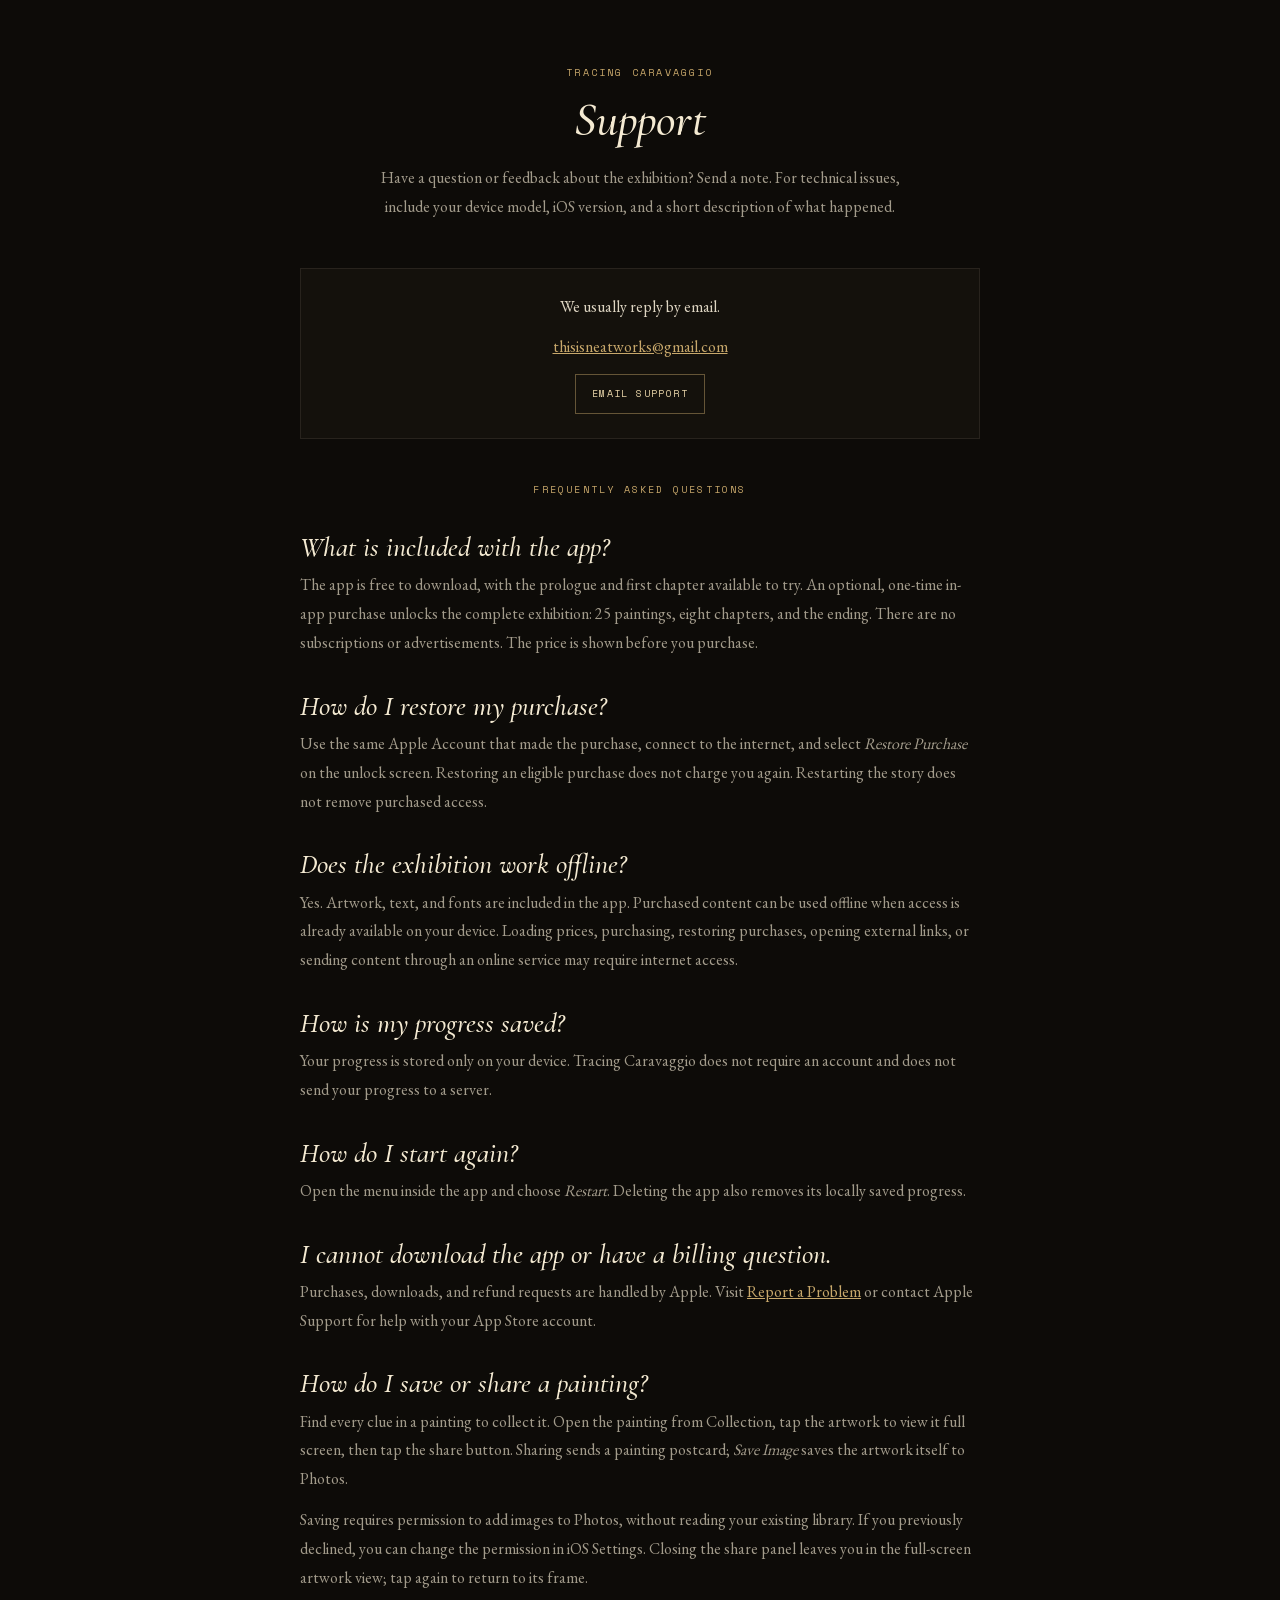
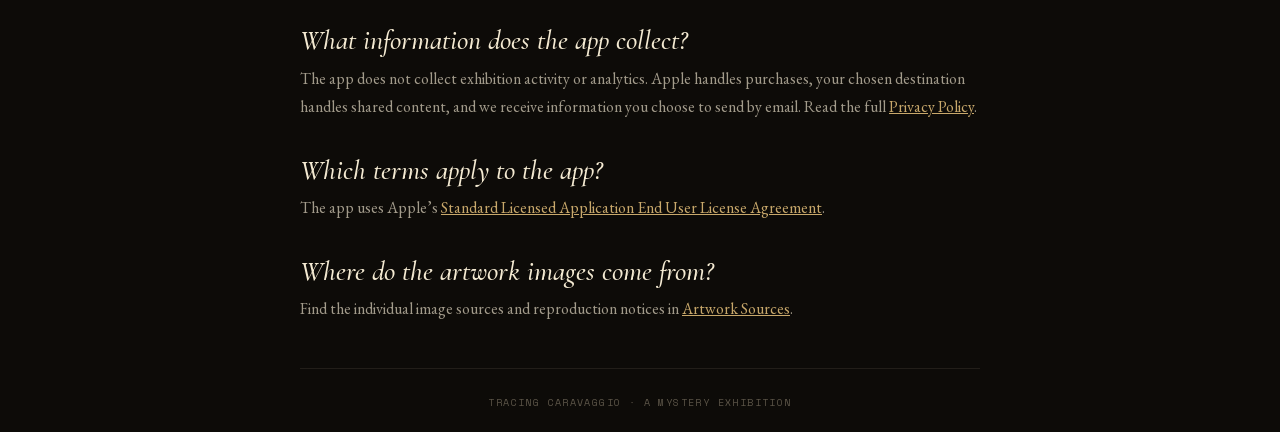
==== support.html @ d5c81e58 "Publish privacy, support and artwork sources" ====
<!doctype html>
<html lang="en">
<head>
<meta charset="UTF-8" />
<meta name="viewport" content="width=device-width, initial-scale=1.0, viewport-fit=cover" />
<meta name="color-scheme" content="dark" />
<title>Support · Tracing Caravaggio</title>
<script src="./policy-page.js"></script>
<link rel="stylesheet" href="./document.css" />
</head>
<body>
<button class="close" aria-label="Close" data-close-message="close-support" hidden>
  <svg width="20" height="20" viewBox="0 0 20 20" fill="none" aria-hidden="true">
    <path d="M6.5 6.5 L13.5 13.5 M13.5 6.5 L6.5 13.5" stroke="currentColor" stroke-width="1" stroke-linecap="round" />
  </svg>
</button>
<main class="wrap">
  <p class="eyebrow">Tracing Caravaggio</p>
  <h1>Support</h1>
  <p class="lede">Have a question or feedback about the exhibition? Send a note. For technical issues, include your device model, iOS version, and a short description of what happened.</p>

  <section class="contact" aria-label="Contact support">
    <p><strong>We usually reply by email.</strong></p>
    <p><a href="mailto:thisisneatworks@gmail.com">thisisneatworks@gmail.com</a></p>
    <a class="button" href="mailto:thisisneatworks@gmail.com?subject=Tracing%20Caravaggio%20Support">Email Support</a>
  </section>

  <section aria-labelledby="faq-title">
    <p class="eyebrow" id="faq-title">Frequently Asked Questions</p>

    <h2>What is included with the app?</h2>
    <p>The app is free to download, with the prologue and first chapter available to try. An optional, one-time in-app purchase unlocks the complete exhibition: 25 paintings, eight chapters, and the ending. There are no subscriptions or advertisements. The price is shown before you purchase.</p>

    <h2>How do I restore my purchase?</h2>
    <p>Use the same Apple Account that made the purchase, connect to the internet, and select <em>Restore Purchase</em> on the unlock screen. Restoring an eligible purchase does not charge you again. Restarting the story does not remove purchased access.</p>

    <h2>Does the exhibition work offline?</h2>
    <p>Yes. Artwork, text, and fonts are included in the app. Purchased content can be used offline when access is already available on your device. Loading prices, purchasing, restoring purchases, opening external links, or sending content through an online service may require internet access.</p>

    <h2>How is my progress saved?</h2>
    <p>Your progress is stored only on your device. Tracing Caravaggio does not require an account and does not send your progress to a server.</p>

    <h2>How do I start again?</h2>
    <p>Open the menu inside the app and choose <em>Restart</em>. Deleting the app also removes its locally saved progress.</p>

    <h2>I cannot download the app or have a billing question.</h2>
    <p>Purchases, downloads, and refund requests are handled by Apple. Visit <a href="https://reportaproblem.apple.com/" target="_blank" rel="noopener noreferrer">Report a Problem</a> or contact Apple Support for help with your App Store account.</p>

    <h2>How do I save or share a painting?</h2>
    <p>Find every clue in a painting to collect it. Open the painting from Collection, tap the artwork to view it full screen, then tap the share button. Sharing sends a painting postcard; <em>Save Image</em> saves the artwork itself to Photos.</p>
    <p>Saving requires permission to add images to Photos, without reading your existing library. If you previously declined, you can change the permission in iOS Settings. Closing the share panel leaves you in the full-screen artwork view; tap again to return to its frame.</p>

    <h2>What information does the app collect?</h2>
    <p>The app does not collect exhibition activity or analytics. Apple handles purchases, your chosen destination handles shared content, and we receive information you choose to send by email. Read the full <a href="./privacy.html" data-in-app-privacy>Privacy Policy</a>.</p>

    <h2>Which terms apply to the app?</h2>
    <p>The app uses Apple’s <a href="https://www.apple.com/legal/internet-services/itunes/dev/stdeula/" target="_blank" rel="noopener noreferrer">Standard Licensed Application End User License Agreement</a>.</p>

    <h2>Where do the artwork images come from?</h2>
    <p>Find the individual image sources and reproduction notices in <a href="./credits.html">Artwork Sources</a>.</p>
  </section>

  <hr />
  <p class="foot">Tracing Caravaggio · A Mystery Exhibition</p>
</main>
</body>
</html>
---- document.css ----
@font-face { font-family:'Cormorant Garamond'; font-style:italic; font-weight:500; font-display:swap;
    src:url('./fonts/cormorant-garamond-500-italic-latin.woff2') format('woff2'); }
  @font-face { font-family:'EB Garamond'; font-style:normal; font-weight:400; font-display:swap;
    src:url('./fonts/eb-garamond-400-normal-latin.woff2') format('woff2'); }
  @font-face { font-family:'Space Mono'; font-style:normal; font-weight:400; font-display:swap;
    src:url('./fonts/space-mono-400-normal-latin.woff2') format('woff2'); }
  :root {
    --bg:#0d0b08; --ink:rgba(240,230,210,0.92); --soft:rgba(220,210,190,0.72);
    --mute:rgba(200,185,160,0.42); --accent:#c8a86b; --rule:rgba(200,185,160,0.11);
    --serif:'EB Garamond',Georgia,serif; --display:'Cormorant Garamond',Georgia,serif;
    --mono:'Space Mono',ui-monospace,monospace;
    --document-safe-t:env(safe-area-inset-top,0px);
    --document-safe-b:env(safe-area-inset-bottom,0px);
  }
  * { box-sizing:border-box; margin:0; }
  html, body { background:var(--bg); }
  html { -webkit-text-size-adjust:100%; text-size-adjust:100%; }
  /* App frames already sit inside the host's safe area. Keep their scroll
     viewport bounded instead of relying on WKWebView's iframe root scrolling. */
  html.in-app-document {
    height:100%; overflow:hidden;
    --document-safe-t:0px; --document-safe-b:0px;
  }
  html.in-app-document body {
    height:100%; min-height:0; overflow-x:hidden; overflow-y:auto;
    -webkit-overflow-scrolling:touch; overscroll-behavior-y:contain; touch-action:pan-y;
  }
  body {
    position:relative;
    min-height:100vh; font-family:var(--serif); color:var(--ink); line-height:1.8;
    padding:calc(var(--document-safe-t) + 64px) 24px
            calc(var(--document-safe-b) + 20px);
    -webkit-font-smoothing:antialiased; font-size:16px;
  }
  .wrap { max-width:680px; margin:0 auto; }
  .close { position:absolute; top:12px; left:18px; padding:6px; background:none; border:none;
    color:rgba(200,168,107,.62); cursor:pointer; -webkit-tap-highlight-color:transparent; line-height:0; }
  .close svg { display:block; }
  .eyebrow { font-family:var(--mono); font-size:10px; line-height:18px; letter-spacing:.22em; text-transform:uppercase;
    color:var(--accent); text-align:center; margin-bottom:14px; }
  h1 { font-family:var(--display); font-style:italic; font-weight:500; font-size:48px;
    text-align:center; color:#f4ead2; line-height:1; margin-bottom:20px; }
  .lede { max-width:540px; margin:0 auto 46px; text-align:center; color:var(--soft); }
  .contact { border:1px solid var(--rule); background:rgba(200,168,107,.035);
    padding:24px; margin-bottom:42px; text-align:center; }
  .contact p { margin-bottom:12px; }
  .button { display:inline-block; border:1px solid rgba(200,168,107,.45); padding:10px 16px;
    color:#ead6aa; text-decoration:none; font-family:var(--mono); font-size:10px;
    letter-spacing:.14em; text-transform:uppercase; }
  h2 { font-family:var(--display); font-style:italic; font-weight:500; font-size:28px;
    color:#f4ead2; line-height:1.15; margin:32px 0 8px; }
  p { color:var(--soft); margin-bottom:12px; }
  strong { color:var(--ink); font-weight:500; }
  a { color:var(--accent); }
  hr { border:0; border-top:1px solid var(--rule); margin:44px 0 24px; }
  .foot { font-family:var(--mono); font-size:10px; letter-spacing:.14em; text-transform:uppercase;
    color:var(--mute); text-align:center; line-height:1.9; margin-bottom:0; }
  @media (max-width:480px) { h1 { font-size:42px; } }

/* Policy-specific metadata uses the shared document typography and spacing. */
.date { font-family:var(--mono); font-size:10px; letter-spacing:.2em; text-transform:uppercase;
  color:var(--mute); text-align:left; margin:24px 0 0; }
h2 .n { font-family:var(--mono); font-style:normal; font-size:11px; color:var(--accent);
  letter-spacing:.16em; margin-right:10px; vertical-align:2px; }
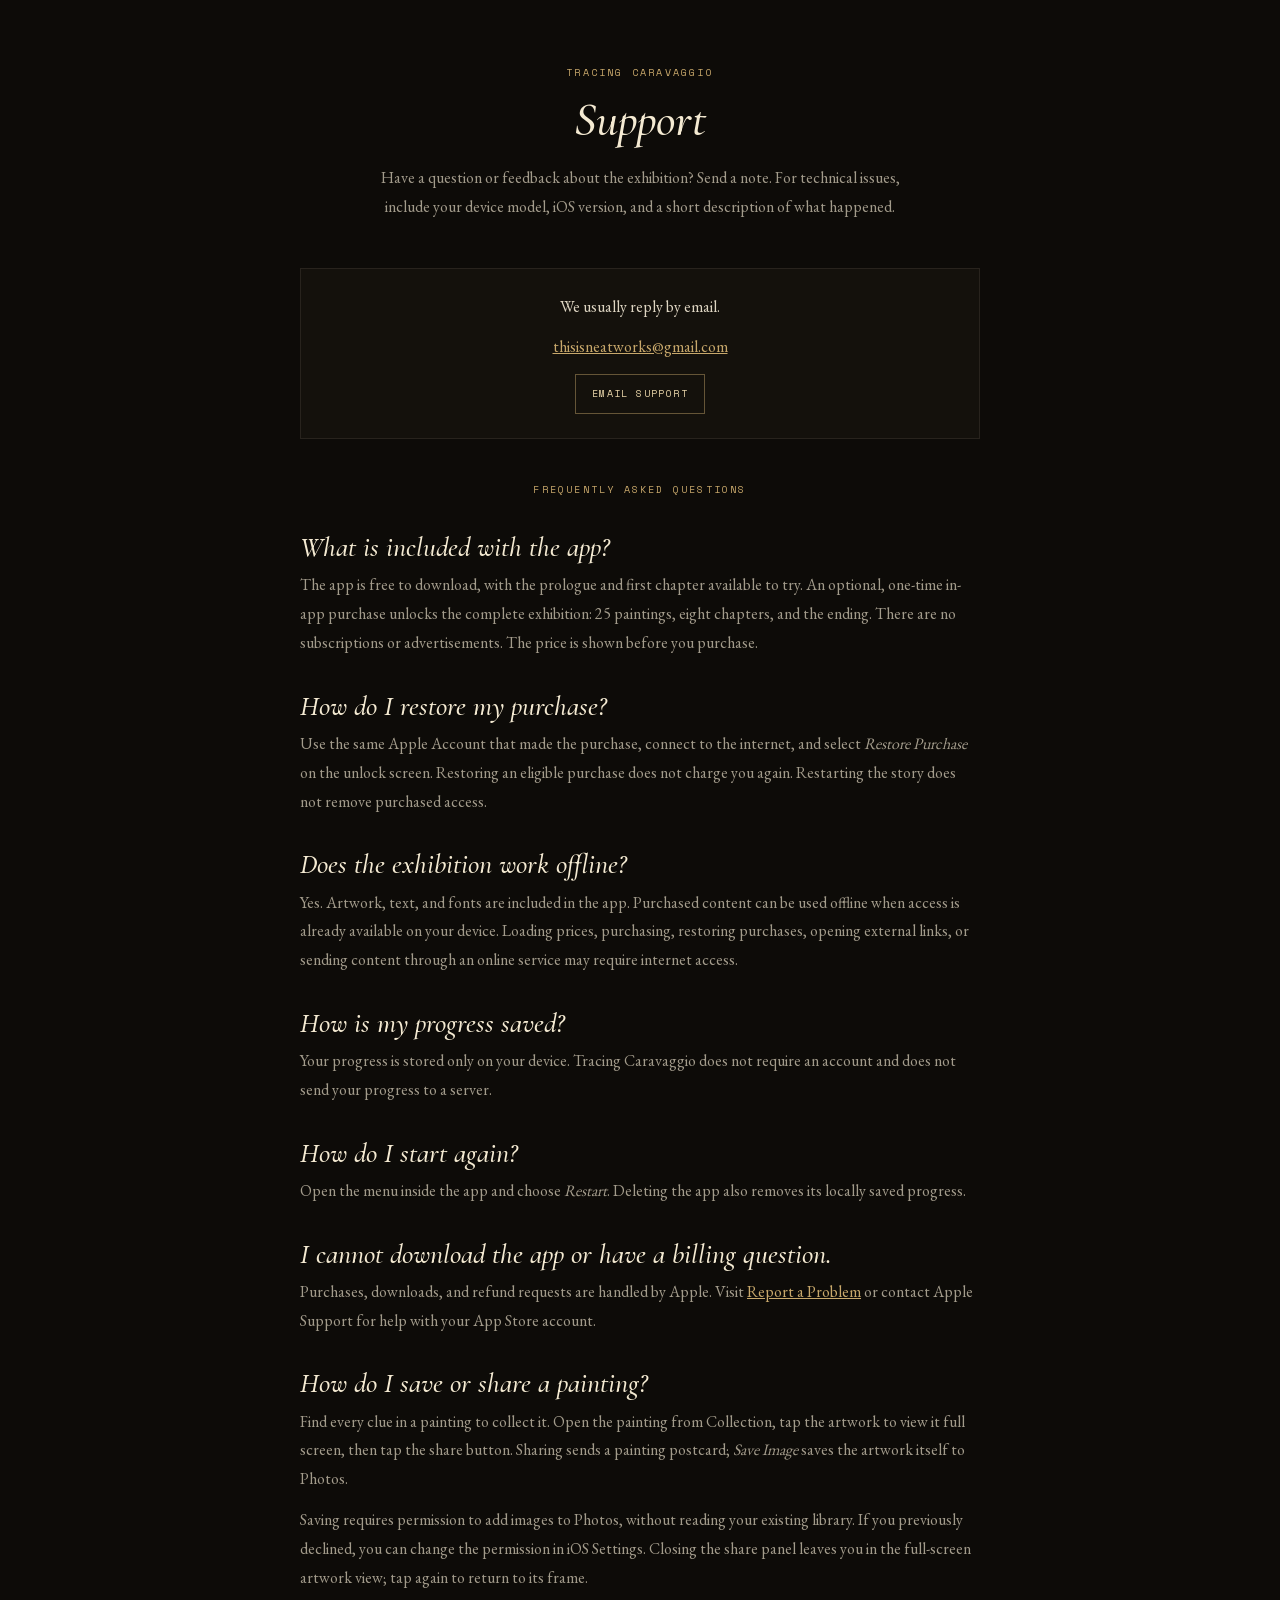
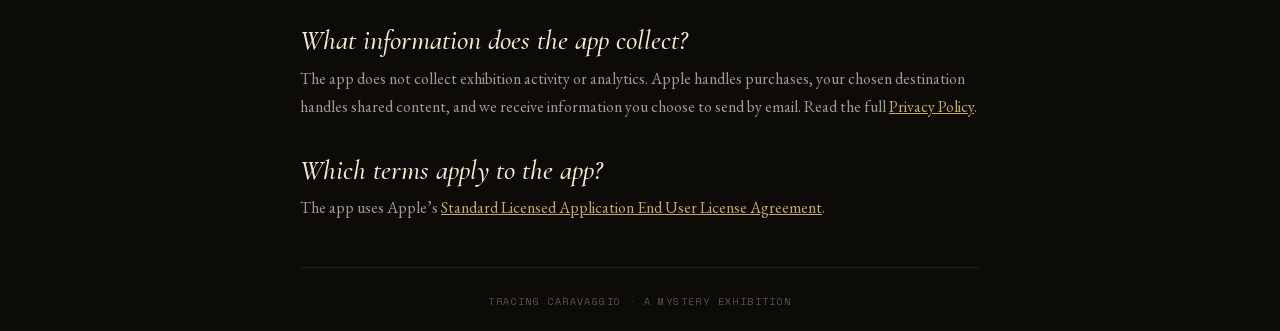
==== commit ed4d7b5c: "Keep artwork sources in the app, remove public page" ====
--- a/support.html
+++ b/support.html
@@ -55,9 +55,6 @@
 
     <h2>Which terms apply to the app?</h2>
     <p>The app uses Apple’s <a href="https://www.apple.com/legal/internet-services/itunes/dev/stdeula/" target="_blank" rel="noopener noreferrer">Standard Licensed Application End User License Agreement</a>.</p>
-
-    <h2>Where do the artwork images come from?</h2>
-    <p>Find the individual image sources and reproduction notices in <a href="./credits.html">Artwork Sources</a>.</p>
   </section>
 
   <hr />
